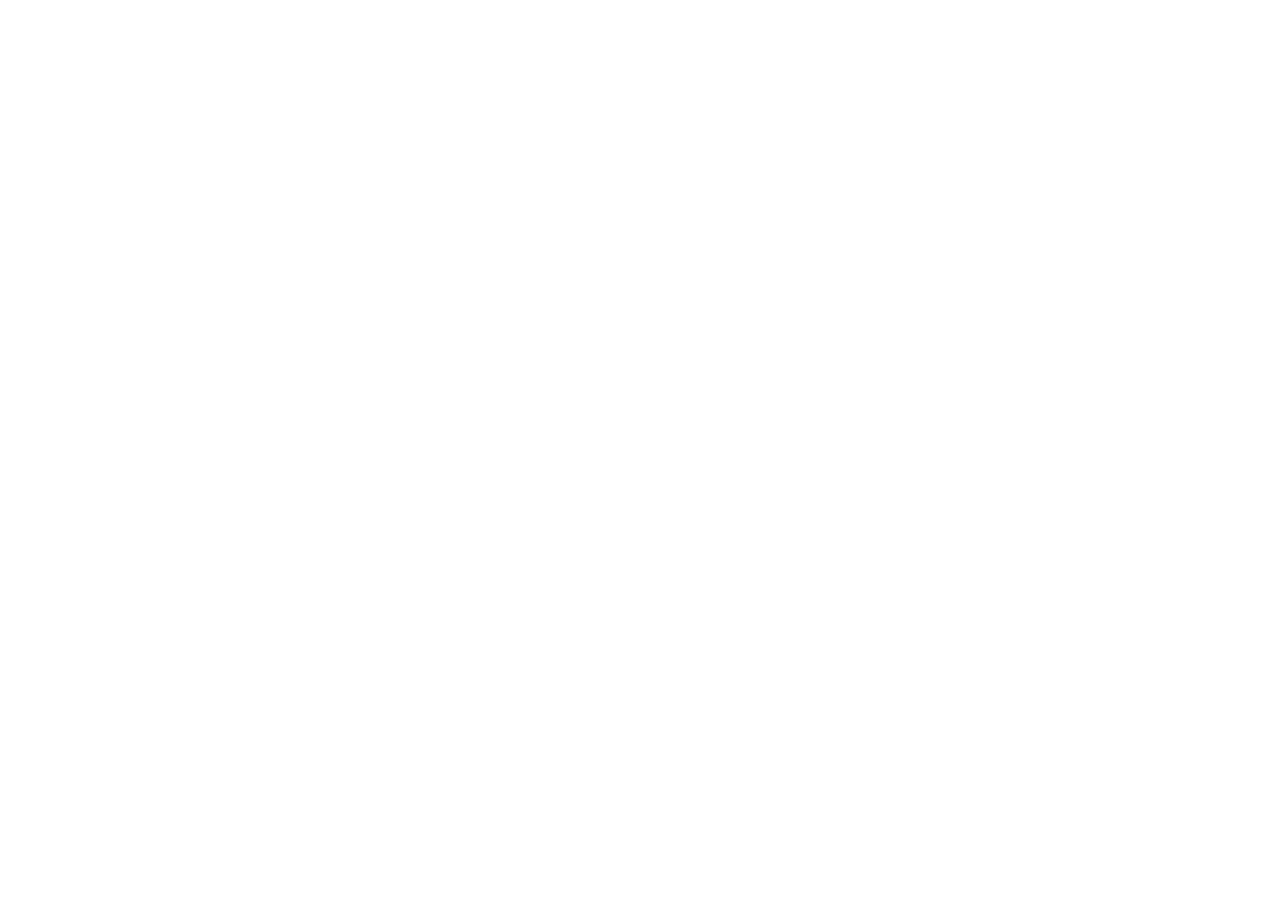
==== pages/home/index.html @ 63ab913e "Initial commit" ====
<!DOCTYPE html>
<html lang="pt-br">
  <head>
    <meta charset="UTF-8" />
    <meta http-equiv="X-UA-Compatible" content="IE=edge" />
    <meta name="viewport" content="width=device-width, initial-scale=1.0" />
    <link rel="stylesheet" href="/styles/globalStyles.css" />
    <link rel="stylesheet" href="style.css" />
    <title>TechPosters - Home</title>
  </head>
  <body>
    <header></header>
    <main></main>
  </body>
  <script src="/script/database/users.js"></script>
  <script src="/script/database/posts.js"></script>
  <script src="/script/database/sugestUsers.js"></script>
  <script src="index.js"></script>
</html>
---- styles/globalStyles.css ----
@import url('https://fonts.googleapis.com/css2?family=Inter:wght@400;500;600;700&display=swap');

* {
    margin: 0;
    padding: 0;
    box-sizing: border-box;
}

:root{
    --color-grey-1: #212529;
    --color-grey-2: #495057;
    --color-white-fixed: #ffffff;
    --radius-1: 0.25rem;
    --font-family-1: "Inter", sans-serif;
}

body{
    font-family: var(--font-family-1);
}

.container{
    max-width: 1200px;
    margin: 0 auto;
    padding: 0 1rem;
}

ul{
    list-style: none;
}
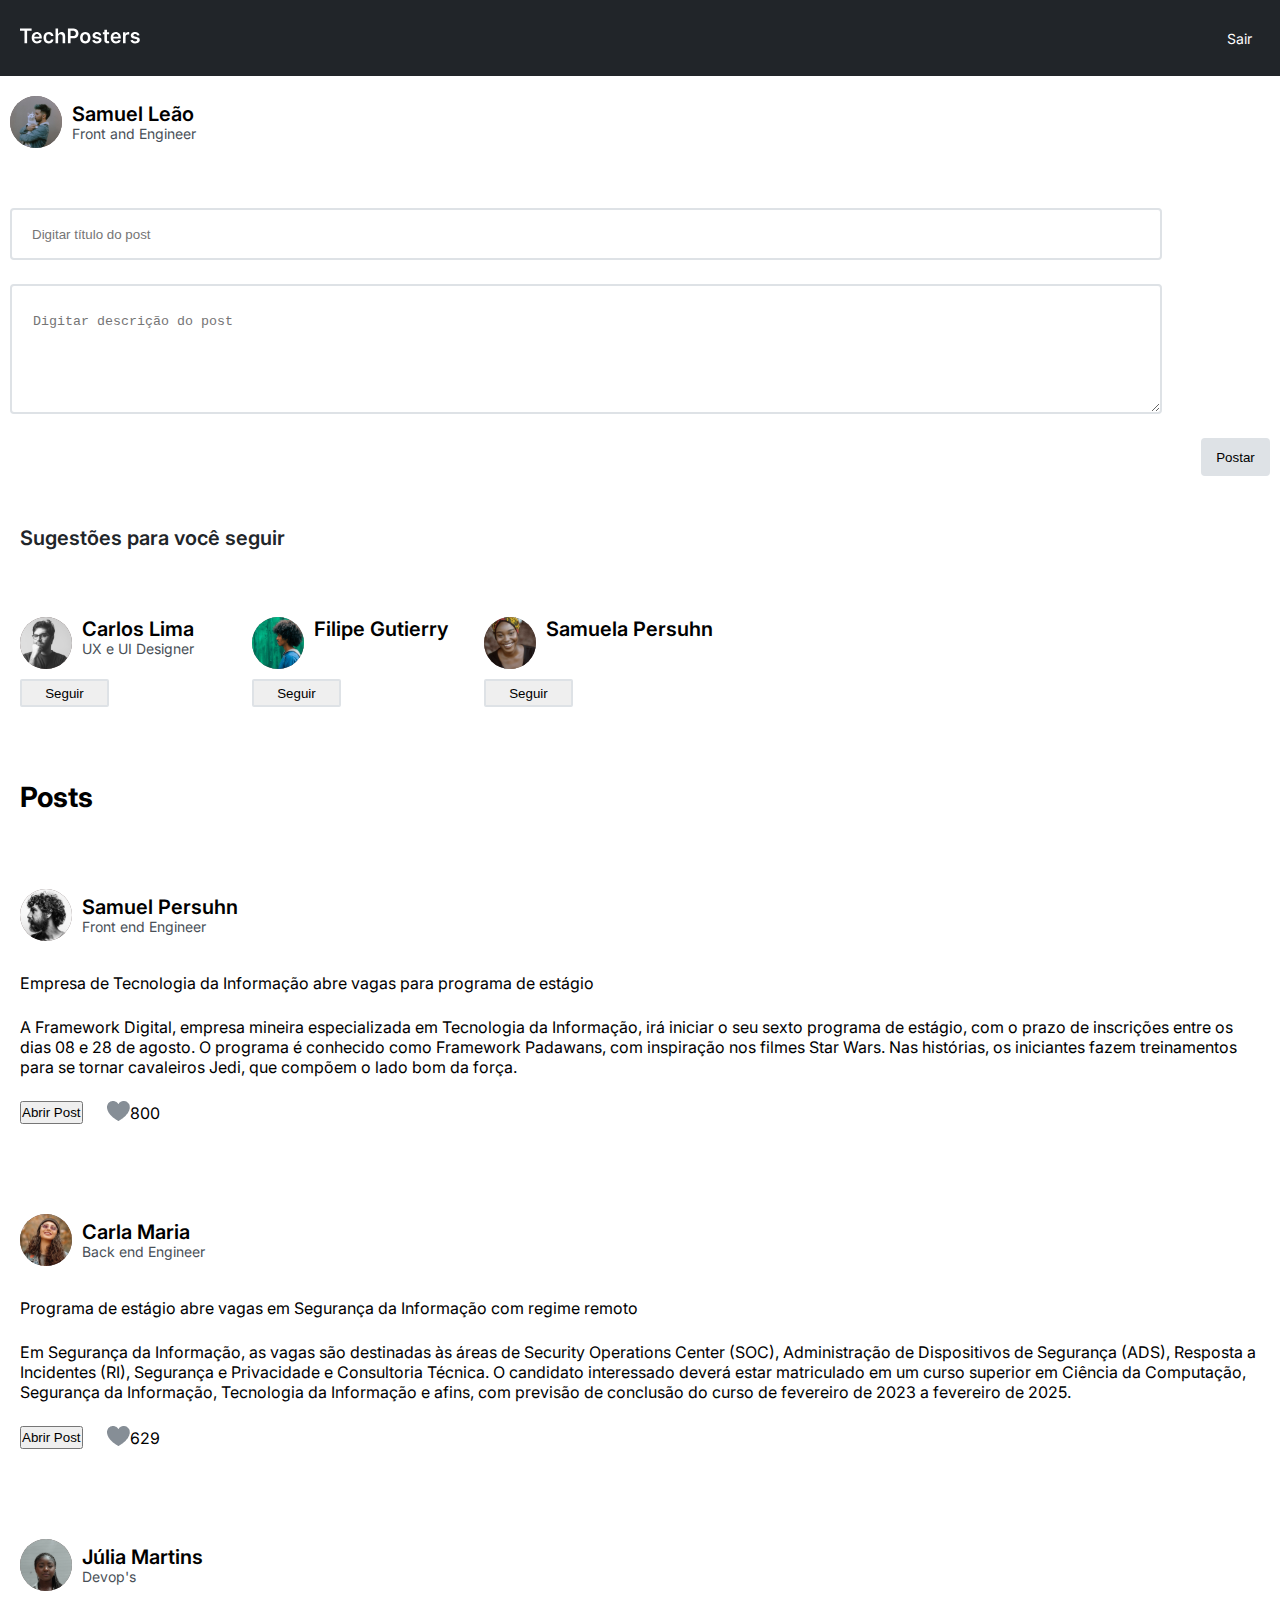
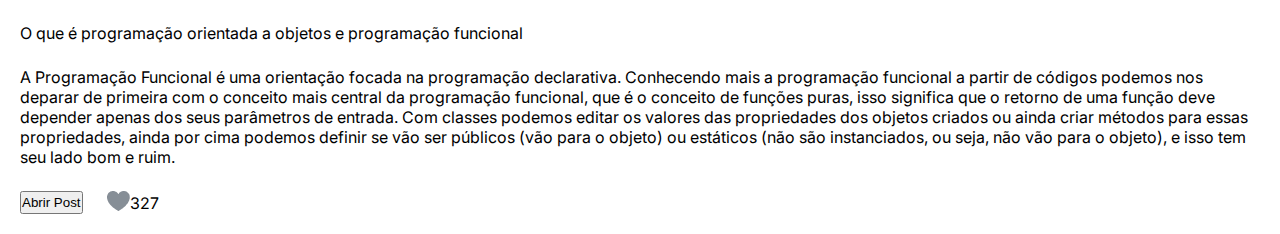
==== commit 76a5ecce: "mobile pronto" ====
--- a/pages/home/index.html
+++ b/pages/home/index.html
@@ -1,19 +1,79 @@
 <!DOCTYPE html>
 <html lang="pt-br">
-  <head>
-    <meta charset="UTF-8" />
-    <meta http-equiv="X-UA-Compatible" content="IE=edge" />
-    <meta name="viewport" content="width=device-width, initial-scale=1.0" />
-    <link rel="stylesheet" href="/styles/globalStyles.css" />
-    <link rel="stylesheet" href="style.css" />
-    <title>TechPosters - Home</title>
-  </head>
-  <body>
-    <header></header>
-    <main></main>
-  </body>
-  <script src="/script/database/users.js"></script>
-  <script src="/script/database/posts.js"></script>
-  <script src="/script/database/sugestUsers.js"></script>
-  <script src="index.js"></script>
-</html>
+
+<head>
+  <meta charset="UTF-8" />
+  <meta http-equiv="X-UA-Compatible" content="IE=edge" />
+  <meta name="viewport" content="width=device-width, initial-scale=1.0" />
+  <link rel="stylesheet" href="../../styles/globalStyles.css" />
+  <link rel="stylesheet" href="../../styles/navbar.css">
+  <link rel="stylesheet" href="../../styles/images.css">
+  <link rel="stylesheet" href="../../styles/positioning.css">
+  <link rel="stylesheet" href="../../styles/spacing.css">
+  <link rel="stylesheet" href="../../styles/buttons.css">
+  <link rel="stylesheet" href="../../styles/texts.css">
+  <link rel="stylesheet" href="./style.css" />
+  <title>TechPosters - Home</title>
+</head>
+
+<body>
+  <header class="botton1">
+    <nav class="navbar">
+      <div class="navbar-items">
+        <figure>
+          <img src="../../assets/img/logo.svg" alt="">
+        </figure>
+        <div class='navbar-links' action="">
+          <a class="navbar-link">Sair</a>
+        </div>
+      </div>
+    </nav>
+  </header>
+  <main id="main-container">
+    <section class="flex flex-col">
+      <div class="flex flex-row  align-center  gap2 paddingUser botton2">
+        <figure class="userImg">
+          <img src="../../assets/img/user1.svg" alt="">
+        </figure>
+        <div>
+          <p class="name-User">Samuel Leão</p>
+          <p class="info-User">Front and Engineer</p>
+        </div>
+      </div>
+      <div class=" form flex flex-col gap1 paddingUser botton2">
+        <input name='title' type="text" placeholder="Digitar título do post">
+        <textarea name="text" id="" cols="30" rows="10" placeholder="Digitar descrição do post"></textarea>
+        <span class="flex justify-end">
+          <button class="btnPostar">Postar</button>
+        </span>
+      </div>
+    </section>
+    <aside class="botton1">
+      <p class="sugests">Sugestões para você seguir</p>
+      <ul class="userIds flex flex-row overflow padding-left">
+       
+      </ul>
+    </aside>
+    <p class="title-Post">Posts</p>
+    <ul class="usersPosts flex flex-col overflow">
+      
+    </ul>
+    
+    <div class="modal-wrapper" id="open-modal">
+      <div class="modal">
+          <div class="modal-header">
+              <button class="modal-close" data-control-modal="open-modal">X</button>
+          </div>
+          <div class="modal-body">
+              
+          </div>
+      </div>
+    </div>
+    
+  </main>
+</body>
+<script src="../../script/database/users.js"></script>
+<script src="../../script/database/sugestUsers.js"></script>
+<script src="../../script/database/posts.js"></script>
+<script src="index.js"></script>
+</html>--- a/styles/globalStyles.css
+++ b/styles/globalStyles.css
@@ -6,24 +6,63 @@
     box-sizing: border-box;
 }
 
-:root{
+:root {
     --color-grey-1: #212529;
     --color-grey-2: #495057;
     --color-white-fixed: #ffffff;
     --radius-1: 0.25rem;
     --font-family-1: "Inter", sans-serif;
+
+    --padding-user: 0.625rem;
+
+    --gap-user: 0.625rem;
 }
 
-body{
-    font-family: var(--font-family-1);
-}
 
-.container{
+
+.container {
     max-width: 1200px;
     margin: 0 auto;
     padding: 0 1rem;
 }
 
-ul{
+ul {
     list-style: none;
+}
+
+input {
+    display: flex;
+    flex-direction: row;
+    align-items: flex-start;
+    padding: 16px 20px;
+
+    width: 90vw;
+    height: 52px;
+
+    /* Grey Scale/white-fixed */
+
+    background: #FFFFFF;
+    /* Grey Scale/grey4 */
+
+    border: 2px solid #DEE2E6;
+    border-radius: 4px;
+
+    /* Inside auto layout */
+
+    flex: none;
+    order: 0;
+    align-self: stretch;
+    flex-grow: 0;
+}
+
+textarea {
+    height: 130px;
+    width: 90vw;
+    left: 0px;
+    top: 0px;
+    border-radius: 4px;
+    padding: 28px 21px 29px 21px;
+    background: #FFFFFF;
+    border: 2px solid #DEE2E6;
+
 }--- a/styles/navbar.css
+++ b/styles/navbar.css
@@ -0,0 +1,50 @@
+.navbar{
+    background-color: var(--color-grey-1);
+    padding: 0;
+    position: fixed;
+    min-width: 100vw;
+    max-width: 100vw;
+    top: 0;
+    height: 4.75rem;
+    padding: 30px 20px;
+   
+}
+
+.navbar-items{
+    display: flex;
+    justify-content: space-between;
+    flex-direction: row;
+    background-color: #212529;
+    color: #FFFFFF;
+    height: 100%;
+    align-items: center;
+    
+}
+
+.navbar-links{
+    display: flex;
+    gap: 1rem;
+    align-items: center;
+    justify-content: center;
+}
+
+.navbar-link{
+    background-color: transparent;
+    color: var(--color-white-fixed);
+    height: 2rem;
+    padding: 0.5rem;
+    border-radius: var(--radius-1);
+    text-decoration: none;
+    font-size: 0.875rem;
+    font-weight: 400;
+    cursor: pointer;
+}
+
+.navbar-link:hover, .navbar-link.actived{
+    background-color: var(--color-grey-2);
+}
+.navbar a{
+    display: flex;
+    align-items: center;
+    justify-content: center;
+}--- a/styles/images.css
+++ b/styles/images.css
@@ -0,0 +1,8 @@
+.userImg{
+    width: 3.25rem;
+    height: 3.25rem;
+}
+.userImg img{
+    width: 100%;
+    height: 100%;
+}--- a/styles/positioning.css
+++ b/styles/positioning.css
@@ -0,0 +1,21 @@
+.flex{
+    display: flex;
+}
+.flex-col{
+    flex-direction: column;
+}
+.flex-row{
+    flex-direction: row;
+}
+.justify-center{
+    justify-content: center;
+}
+.align-center{
+    align-items: center;
+}
+.justify-end{
+    justify-content: flex-end;
+}
+.justify-start{
+    justify-content: flex-start;
+}--- a/styles/spacing.css
+++ b/styles/spacing.css
@@ -0,0 +1,33 @@
+.gap1{
+    gap: 1.5rem;
+}
+
+.botton1{
+    margin-bottom: 0.625rem;
+}
+.botton2{
+    margin-bottom: 2.5rem;
+}
+
+
+.overflow{
+    overflow: auto;
+}
+
+
+.paddingUser{
+   padding:  var(--padding-user);
+}
+
+.gap2{
+    gap: var(--gap-user);
+}
+
+
+.botton-li{
+    margin-bottom: 2rem;
+}
+
+.padding-left{
+    padding: 1.25rem;
+}--- a/styles/buttons.css
+++ b/styles/buttons.css
@@ -0,0 +1,79 @@
+.showFollow {
+    background-color: blue;
+    color: white;
+    height: 28px;
+    width: 89px;
+    left: 0px;
+    top: 72px;
+    border-radius: 2px;
+    padding: 0px 12px 0px 12px;
+
+}
+
+
+
+
+.button-modal-close {
+    width: 24px;
+    height: 24px;
+    border-radius: 100%;
+    background-color: transparent;
+    border: 1px solid var(--color-white-fixed);
+    color: var(--color-white-fixed);
+    margin: 9px;
+    cursor: pointer;
+}
+
+.btnPostar {
+    display: flex;
+    flex-direction: column;
+    justify-content: center;
+    align-items: center;
+    padding: 0px 12px;
+    gap: 10px;
+
+    width: 69px;
+    height: 38px;
+
+    /* Grey Scale/grey4 */
+
+    background: #DEE2E6;
+    /* Grey Scale/grey4 */
+
+    border: 2px solid #DEE2E6;
+    border-radius: 4px;
+
+    /* Inside auto layout */
+
+    flex: none;
+    order: 2;
+    flex-grow: 0;
+
+}
+
+.btnPostar:hover {
+    color: #DEE2E6;
+    background-color: var(--color-grey-1);
+}
+
+.span-button {
+    display: flex;
+    width: 80vw;
+}
+
+.button-seguindo {
+
+    border: 2px solid #DEE2E6;
+    border-radius: 4px;
+    height: 28px;
+    width: 89px;
+    left: 0px;
+    top: 72px;
+    border-radius: 2px;
+    padding: 0px 12px 0px 12px;
+}
+
+.button-like {
+    border: transparent;
+    background-color: transparent;
+}--- a/styles/texts.css
+++ b/styles/texts.css
@@ -0,0 +1,78 @@
+.sugests {
+    width: 290px;
+    height: 24px;
+
+    /* Fonts/Titles/title2 */
+
+    font-family: 'Inter';
+    font-style: normal;
+    font-weight: 600;
+    font-size: 20px;
+    line-height: 24px;
+    /* identical to box height, or 120% */
+
+
+    /* Grey Scale/grey1 */
+
+    color: #212529;
+
+
+    /* Inside auto layout */
+
+    flex: none;
+    order: 0;
+    flex-grow: 0;
+    margin-bottom: 2.938rem;
+    padding-left: 1.25rem;
+}
+
+
+.name-User {
+    width: 170px;
+    height: 24px;
+
+    font-family: 'Inter';
+    font-style: normal;
+    font-weight: 600;
+    font-size: 20px;
+    line-height: 24px;
+}
+
+
+.info-User {
+    width: 126px;
+    height: 16px;
+
+    /* Fonts/Texts/text2 */
+
+    font-family: 'Inter';
+    font-style: normal;
+    font-weight: 400;
+    font-size: 14px;
+    line-height: 16px;
+    /* identical to box height, or 114% */
+
+
+    /* Grey Scale/grey2 */
+
+    color: #495057;
+
+
+    /* Inside auto layout */
+
+    flex: none;
+    order: 1;
+    flex-grow: 0;
+}
+
+.title-Post {
+    width: 385px;
+    height: 40px;
+    font-family: 'Inter';
+    font-style: normal;
+    font-weight: 700;
+    font-size: 28px;
+    line-height: 40px;
+    padding-left: 1.25rem;
+    margin-bottom: 3.25rem;
+}--- a/pages/home/style.css
+++ b/pages/home/style.css
@@ -0,0 +1,86 @@
+body {
+    font-family: var(--font-family-1);
+}
+
+header {
+    height: 76px;
+}
+
+.modal-wrapper {
+    position: fixed;
+    top: 0;
+    left: 0;
+    width: 100vw;
+    height: 100vh;
+    background-color: rgba(0, 0, 0, 0.5);
+    display: none;
+    align-items: center;
+    justify-content: center;
+}
+
+.modal-wrapper {
+    position: fixed;
+    top: 0;
+    left: 0;
+    width: 100vw;
+    height: 100vh;
+    background-color: rgba(0, 0, 0, 0.5);
+    display: none;
+    align-items: center;
+    justify-content: center;
+}
+
+.modal {
+    background-color: #ffffff;
+    width: 500px;
+    border-radius: 4px;
+}
+
+.modal-header {
+    display: flex;
+    justify-content: flex-end;
+    align-items: center;
+}
+
+.modal-close {
+    width: 40px;
+    height: 40px;
+    background-color: transparent;
+    border-color: transparent;
+    color: #ADB5BD;
+    font-size: 20px;
+    cursor: pointer;
+}
+
+.modal-body {
+    padding: 16px 8px;
+}
+
+.show-modal {
+    display: flex;
+}
+
+.show-modal .modal {
+    animation: animateModal 1s;
+}
+
+@keyframes animateModal {
+    0% {
+        transform: translateY(-50%);
+        opacity: 0;
+    }
+
+    100% {
+        transform: translateY(0);
+        opacity: 1;
+    }
+}
+
+.usersPosts{
+    gap: 3.125rem;
+}
+
+
+@media(min-width: 500px){
+    
+}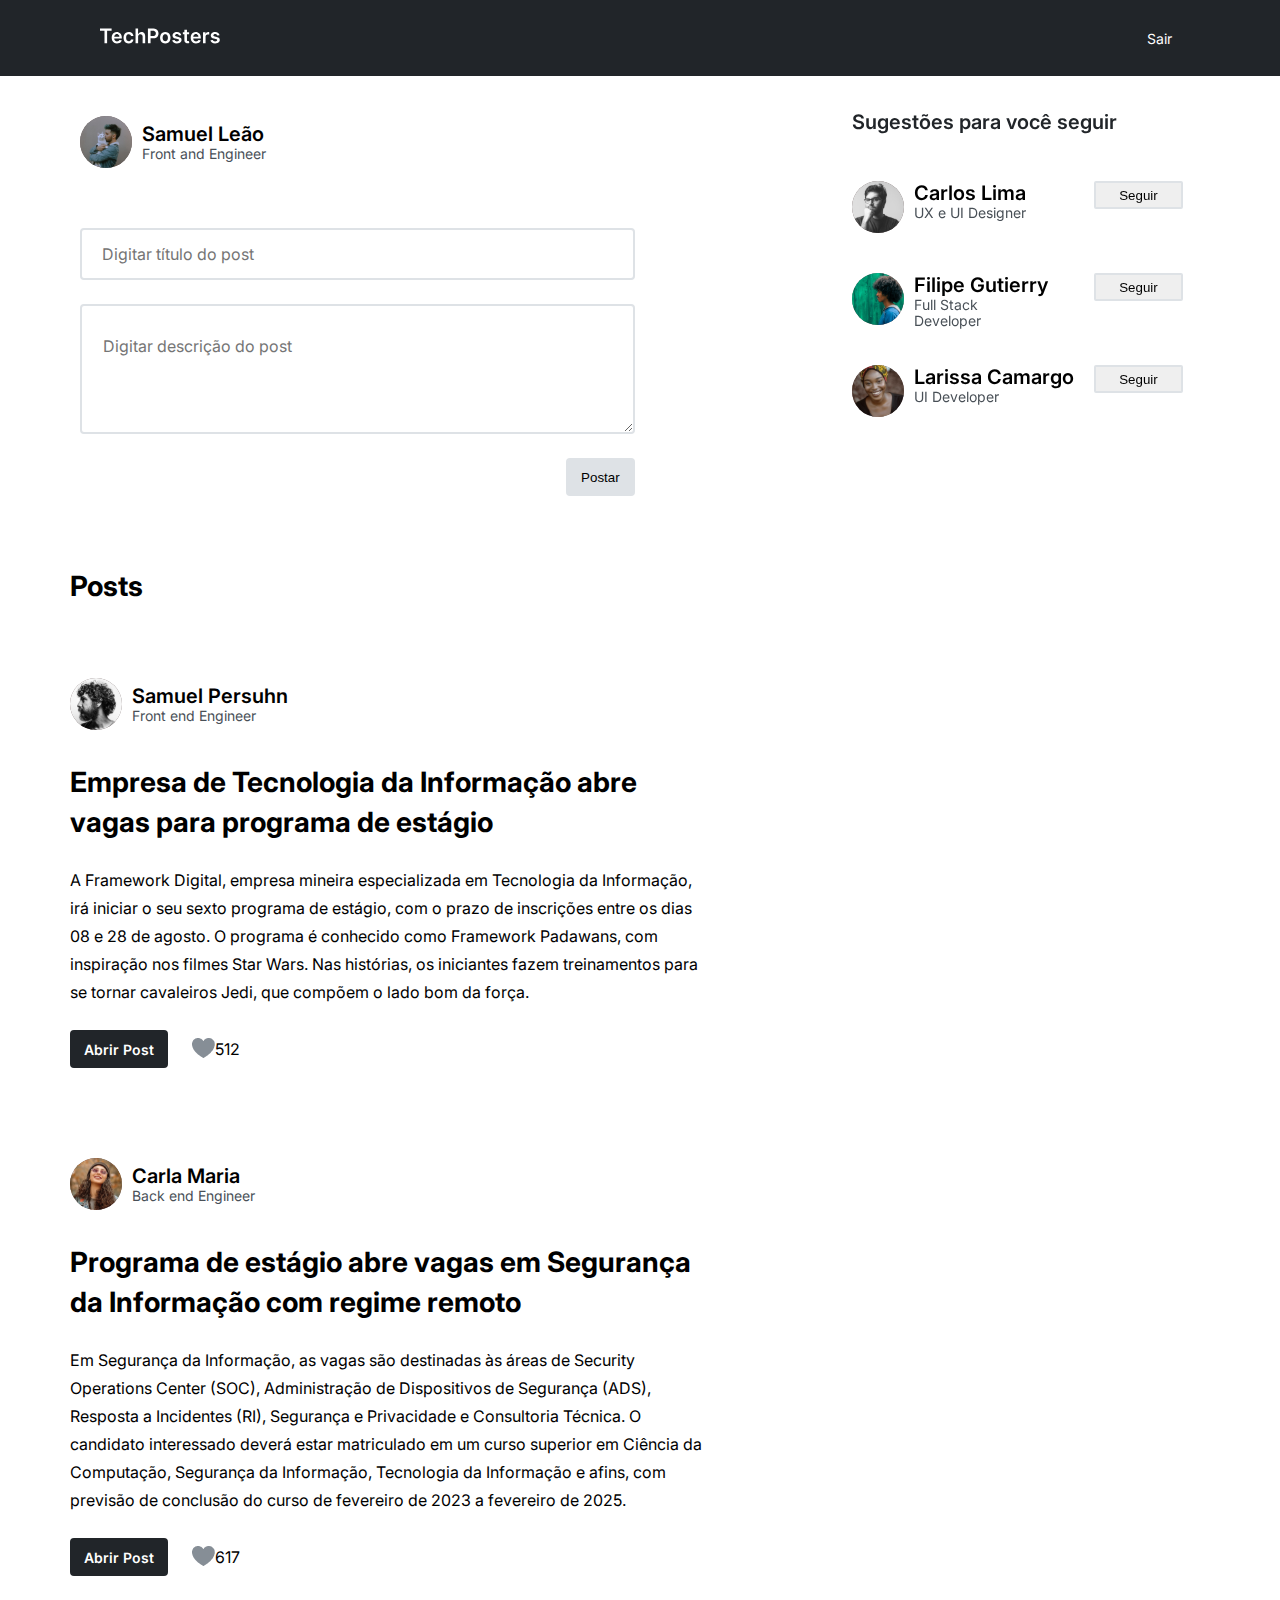
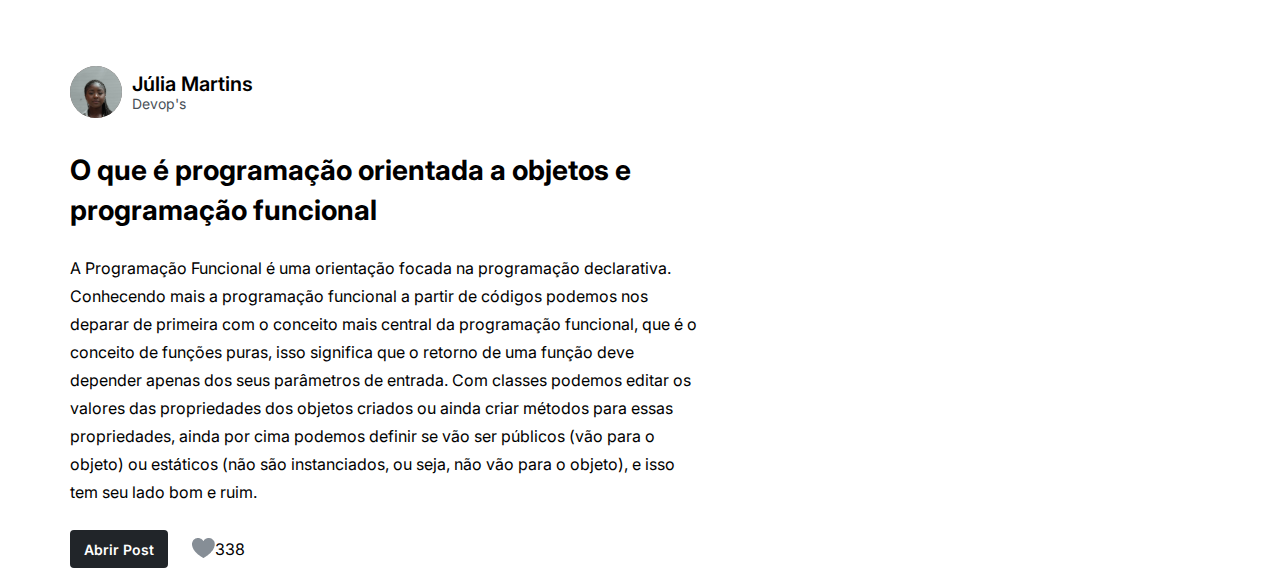
==== commit b5b10286: "final" ====
--- a/pages/home/index.html
+++ b/pages/home/index.html
@@ -30,7 +30,7 @@
     </nav>
   </header>
   <main id="main-container">
-    <section class="flex flex-col">
+    <section class="flex flex-col padding-left desktop-posting-section">
       <div class="flex flex-row  align-center  gap2 paddingUser botton2">
         <figure class="userImg">
           <img src="../../assets/img/user1.svg" alt="">
@@ -43,37 +43,41 @@
       <div class=" form flex flex-col gap1 paddingUser botton2">
         <input name='title' type="text" placeholder="Digitar título do post">
         <textarea name="text" id="" cols="30" rows="10" placeholder="Digitar descrição do post"></textarea>
-        <span class="flex justify-end">
+        <span class="desktop-button-post flex justify-end">
           <button class="btnPostar">Postar</button>
         </span>
       </div>
     </section>
-    <aside class="botton1">
+    <aside class="desktop-aside botton1">
       <p class="sugests">Sugestões para você seguir</p>
-      <ul class="userIds flex flex-row overflow padding-left">
-       
+      <ul class="ul-sugests userIds">
+
       </ul>
     </aside>
-    <p class="title-Post">Posts</p>
-    <ul class="usersPosts flex flex-col overflow">
-      
-    </ul>
-    
+    <section class="desktop-posts">
+
+      <p class="title-Post">Posts</p>
+      <ul class="usersPosts flex flex-col overflow">
+        
+      </ul>
+    </section>
+
     <div class="modal-wrapper" id="open-modal">
       <div class="modal">
-          <div class="modal-header">
-              <button class="modal-close" data-control-modal="open-modal">X</button>
-          </div>
-          <div class="modal-body">
-              
-          </div>
+        <div class="modal-header">
+          <button class="modal-close" data-control-modal="open-modal">X</button>
+        </div>
+        <div class="modal-body overflow">
+
+        </div>
       </div>
     </div>
-    
+
   </main>
 </body>
 <script src="../../script/database/users.js"></script>
 <script src="../../script/database/sugestUsers.js"></script>
 <script src="../../script/database/posts.js"></script>
 <script src="index.js"></script>
+
 </html>--- a/styles/globalStyles.css
+++ b/styles/globalStyles.css
@@ -36,33 +36,34 @@
     align-items: flex-start;
     padding: 16px 20px;
 
-    width: 90vw;
+    width: 90%;
     height: 52px;
 
-    /* Grey Scale/white-fixed */
-
     background: #FFFFFF;
-    /* Grey Scale/grey4 */
 
     border: 2px solid #DEE2E6;
     border-radius: 4px;
+    font-family: 'Inter';
+    font-style: normal;
+    font-weight: 400;
+    font-size: 16px;
+    line-height: 19px;
 
-    /* Inside auto layout */
-
-    flex: none;
-    order: 0;
-    align-self: stretch;
-    flex-grow: 0;
 }
 
 textarea {
     height: 130px;
-    width: 90vw;
+    width: 90%;
     left: 0px;
     top: 0px;
     border-radius: 4px;
     padding: 28px 21px 29px 21px;
     background: #FFFFFF;
     border: 2px solid #DEE2E6;
+    font-family: 'Inter';
+    font-style: normal;
+    font-weight: 400;
+    font-size: 16px;
+    line-height: 150%;
 
 }--- a/styles/navbar.css
+++ b/styles/navbar.css
@@ -1,6 +1,5 @@
 .navbar{
     background-color: var(--color-grey-1);
-    padding: 0;
     position: fixed;
     min-width: 100vw;
     max-width: 100vw;
--- a/styles/buttons.css
+++ b/styles/buttons.css
@@ -11,17 +11,25 @@
 }
 
 
+.btn-abrirPost {
+    display: flex;
+    flex-direction: row;
+    justify-content: center;
+    align-items: center;
+    padding: 0px 12px;
+    gap: 10px;
+    width: 96x;
+    height: 38px;
+    background: #212529;
+    border: 2px solid #212529;
+    border-radius: 4px;
+    font-family: 'Inter';
+    font-style: normal;
+    font-weight: 600;
+    font-size: 14px;
+    line-height: 17px;
+    color: #FFFFFF;
 
-
-.button-modal-close {
-    width: 24px;
-    height: 24px;
-    border-radius: 100%;
-    background-color: transparent;
-    border: 1px solid var(--color-white-fixed);
-    color: var(--color-white-fixed);
-    margin: 9px;
-    cursor: pointer;
 }
 
 .btnPostar {
@@ -31,24 +39,11 @@
     align-items: center;
     padding: 0px 12px;
     gap: 10px;
-
     width: 69px;
     height: 38px;
-
-    /* Grey Scale/grey4 */
-
     background: #DEE2E6;
-    /* Grey Scale/grey4 */
-
     border: 2px solid #DEE2E6;
     border-radius: 4px;
-
-    /* Inside auto layout */
-
-    flex: none;
-    order: 2;
-    flex-grow: 0;
-
 }
 
 .btnPostar:hover {
@@ -76,4 +71,8 @@
 .button-like {
     border: transparent;
     background-color: transparent;
+}
+
+.desktop-button-post{
+    width: 90%;
 }--- a/styles/texts.css
+++ b/styles/texts.css
@@ -75,4 +75,20 @@
     line-height: 40px;
     padding-left: 1.25rem;
     margin-bottom: 3.25rem;
+}
+
+.titleStyle {
+    font-family: 'Inter';
+    font-style: normal;
+    font-weight: 700;
+    font-size: 28px;
+    line-height: 40px;
+}
+
+.textStyle {
+    font-family: 'Inter';
+    font-style: normal;
+    font-weight: 400;
+    font-size: 16px;
+    line-height: 28px;
 }--- a/pages/home/style.css
+++ b/pages/home/style.css
@@ -18,33 +18,29 @@
     justify-content: center;
 }
 
-.modal-wrapper {
-    position: fixed;
-    top: 0;
-    left: 0;
-    width: 100vw;
-    height: 100vh;
-    background-color: rgba(0, 0, 0, 0.5);
-    display: none;
-    align-items: center;
-    justify-content: center;
-}
-
 .modal {
     background-color: #ffffff;
     width: 500px;
     border-radius: 4px;
+    position: relative;
 }
 
 .modal-header {
     display: flex;
     justify-content: flex-end;
     align-items: center;
+    background-color: transparent;
+    
+    
 }
+/* .modal-header button{
+    position: fixed;
+    top: 40px;
+} */
 
 .modal-close {
     width: 40px;
-    height: 40px;
+    height: 0px;
     background-color: transparent;
     border-color: transparent;
     color: #ADB5BD;
@@ -54,6 +50,7 @@
 
 .modal-body {
     padding: 16px 8px;
+    max-height: 90vh;
 }
 
 .show-modal {
@@ -79,8 +76,46 @@
 .usersPosts{
     gap: 3.125rem;
 }
-
+.sugests-style{
+    display: flex;
+    flex-direction: column;
+    justify-content: flex-start;
+    gap: var(--gap-user) ;
+    margin-bottom: 2.5rem;
+}
+.ul-sugests{
+    display: flex;
+    flex-direction: row;
+    padding-left: 1.25rem;
+    overflow: auto;
+}
 
 @media(min-width: 500px){
-    
-}+    main{
+        display: flex;
+        justify-content: flex-start;
+        flex-direction: column;
+        padding-left: 50px;
+    }
+    .desktop-posting-section{
+        width: 55%;
+    }
+    .desktop-aside{
+        width: 35%;
+        position: fixed;
+        left: 65%;
+        top: 110px;    }
+    .desktop-posts{
+        width: 55%;
+    }
+    .ul-sugests{
+        flex-direction: column;
+    }
+    .sugests-style{
+        flex-direction: row;
+    }
+    .navbar{
+        padding: 30px 100px 30px 100px;
+    }
+}
+
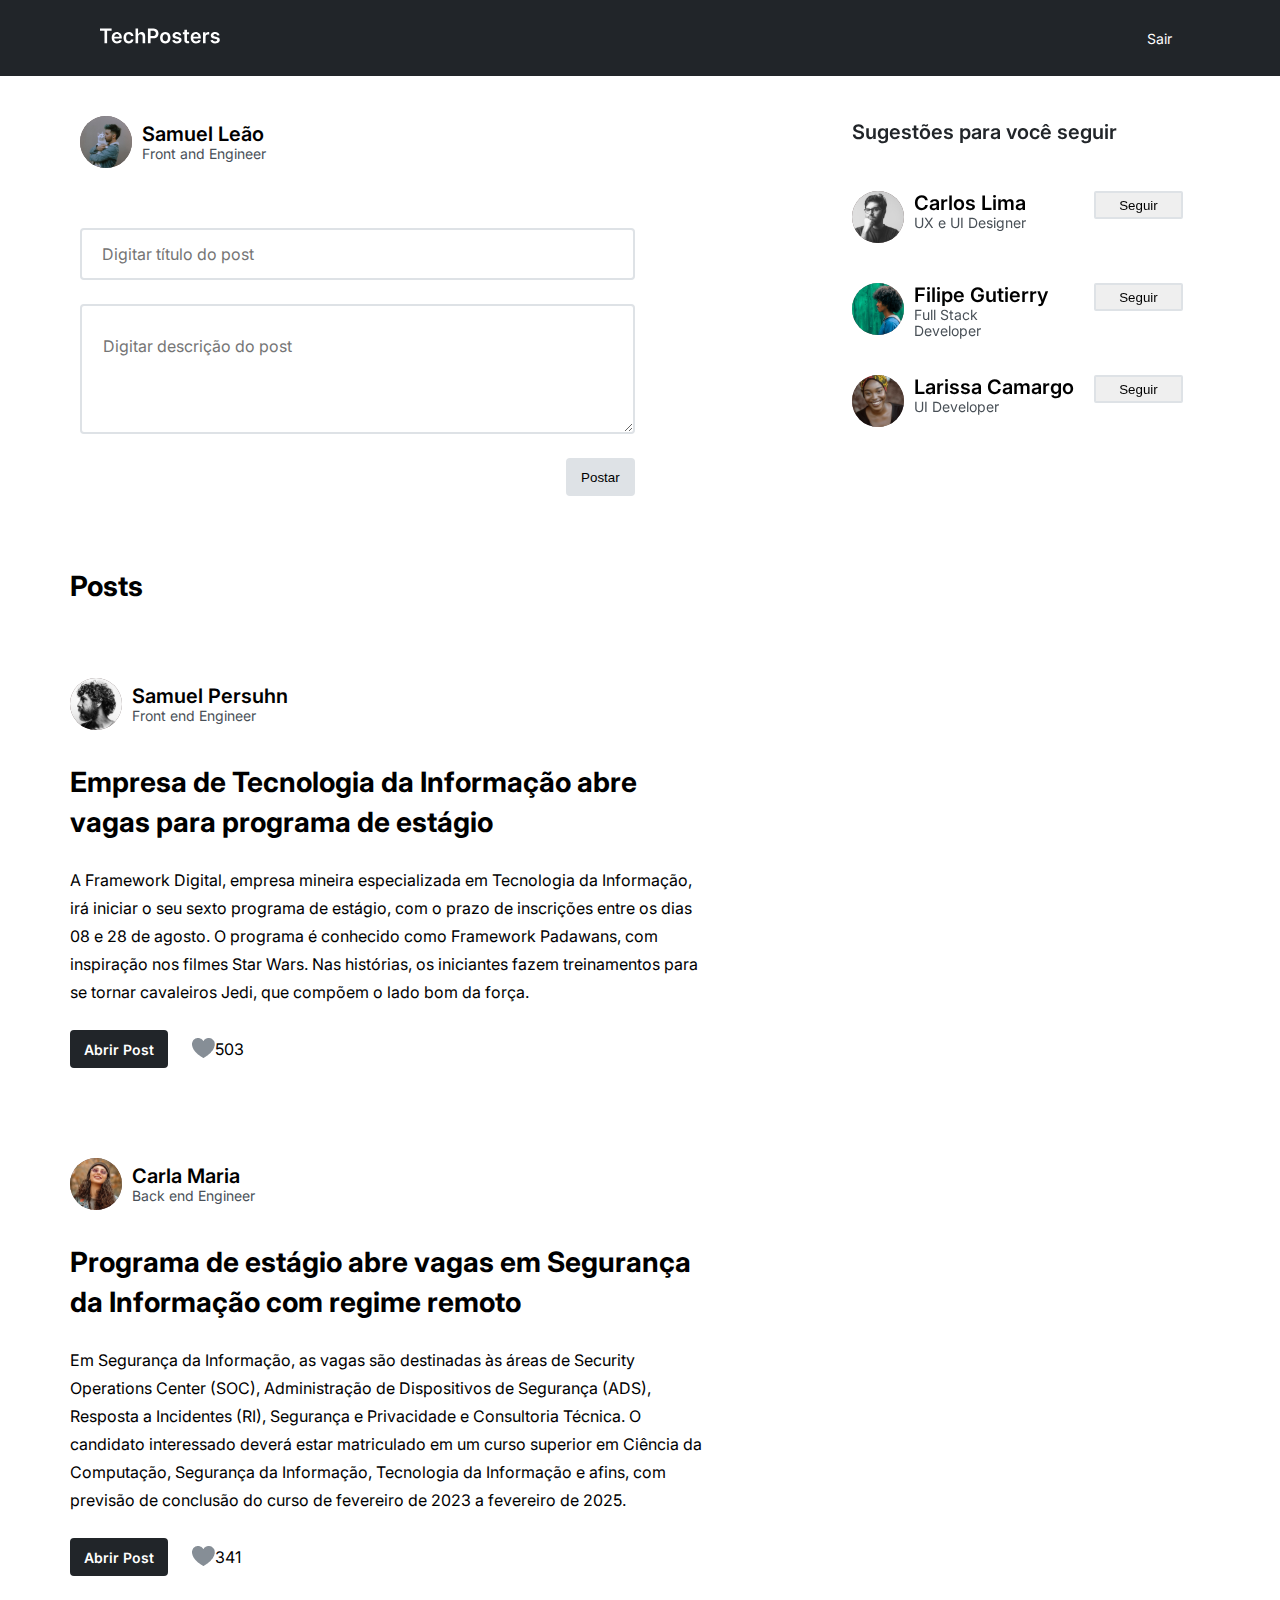
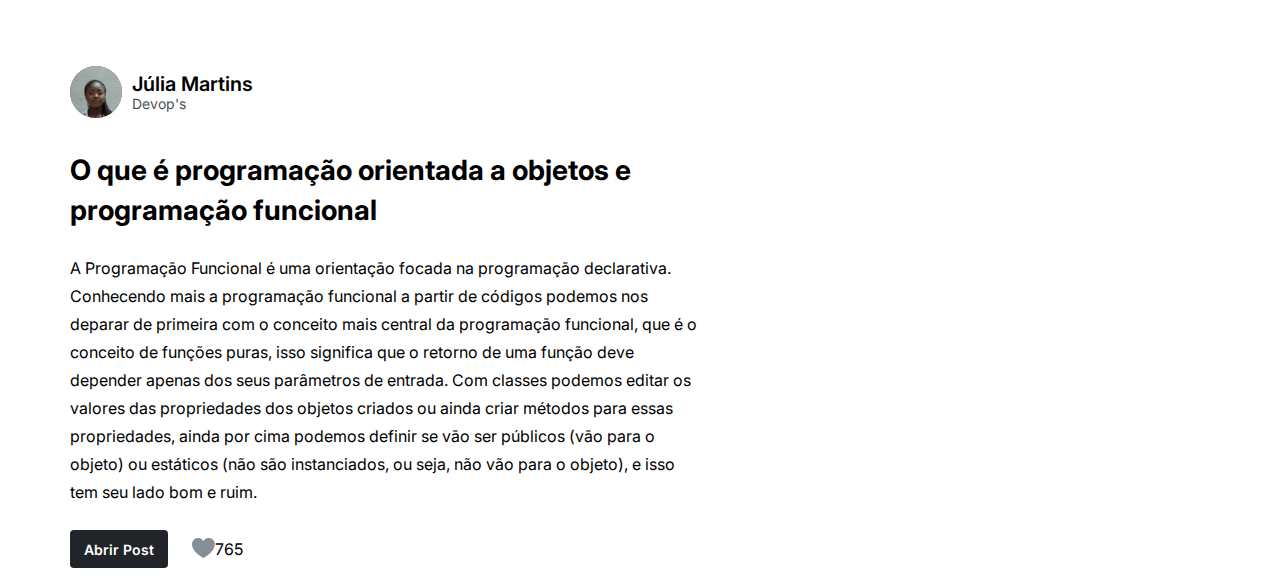
==== commit c5732f89: "identação" ====
--- a/pages/home/index.html
+++ b/pages/home/index.html
@@ -58,7 +58,7 @@
 
       <p class="title-Post">Posts</p>
       <ul class="usersPosts flex flex-col overflow">
-        
+
       </ul>
     </section>
 
--- a/styles/navbar.css
+++ b/styles/navbar.css
@@ -1,4 +1,4 @@
-.navbar{
+.navbar {
     background-color: var(--color-grey-1);
     position: fixed;
     min-width: 100vw;
@@ -6,10 +6,10 @@
     top: 0;
     height: 4.75rem;
     padding: 30px 20px;
-   
+
 }
 
-.navbar-items{
+.navbar-items {
     display: flex;
     justify-content: space-between;
     flex-direction: row;
@@ -17,17 +17,17 @@
     color: #FFFFFF;
     height: 100%;
     align-items: center;
-    
+
 }
 
-.navbar-links{
+.navbar-links {
     display: flex;
     gap: 1rem;
     align-items: center;
     justify-content: center;
 }
 
-.navbar-link{
+.navbar-link {
     background-color: transparent;
     color: var(--color-white-fixed);
     height: 2rem;
@@ -39,10 +39,12 @@
     cursor: pointer;
 }
 
-.navbar-link:hover, .navbar-link.actived{
+.navbar-link:hover,
+.navbar-link.actived {
     background-color: var(--color-grey-2);
 }
-.navbar a{
+
+.navbar a {
     display: flex;
     align-items: center;
     justify-content: center;
--- a/styles/images.css
+++ b/styles/images.css
@@ -1,8 +1,9 @@
-.userImg{
+.userImg {
     width: 3.25rem;
     height: 3.25rem;
 }
-.userImg img{
+
+.userImg img {
     width: 100%;
     height: 100%;
 }--- a/styles/spacing.css
+++ b/styles/spacing.css
@@ -1,33 +1,34 @@
-.gap1{
+.gap1 {
     gap: 1.5rem;
 }
 
-.botton1{
+.botton1 {
     margin-bottom: 0.625rem;
 }
-.botton2{
+
+.botton2 {
     margin-bottom: 2.5rem;
 }
 
 
-.overflow{
+.overflow {
     overflow: auto;
 }
 
 
-.paddingUser{
-   padding:  var(--padding-user);
+.paddingUser {
+    padding: var(--padding-user);
 }
 
-.gap2{
+.gap2 {
     gap: var(--gap-user);
 }
 
 
-.botton-li{
+.botton-li {
     margin-bottom: 2rem;
 }
 
-.padding-left{
+.padding-left {
     padding: 1.25rem;
 }--- a/styles/buttons.css
+++ b/styles/buttons.css
@@ -73,6 +73,6 @@
     background-color: transparent;
 }
 
-.desktop-button-post{
+.desktop-button-post {
     width: 90%;
 }--- a/styles/texts.css
+++ b/styles/texts.css
@@ -1,24 +1,12 @@
 .sugests {
     width: 290px;
     height: 24px;
-
-    /* Fonts/Titles/title2 */
-
     font-family: 'Inter';
     font-style: normal;
     font-weight: 600;
     font-size: 20px;
     line-height: 24px;
-    /* identical to box height, or 120% */
-
-
-    /* Grey Scale/grey1 */
-
     color: #212529;
-
-
-    /* Inside auto layout */
-
     flex: none;
     order: 0;
     flex-grow: 0;
@@ -30,7 +18,6 @@
 .name-User {
     width: 170px;
     height: 24px;
-
     font-family: 'Inter';
     font-style: normal;
     font-weight: 600;
@@ -42,27 +29,12 @@
 .info-User {
     width: 126px;
     height: 16px;
-
-    /* Fonts/Texts/text2 */
-
     font-family: 'Inter';
     font-style: normal;
     font-weight: 400;
     font-size: 14px;
     line-height: 16px;
-    /* identical to box height, or 114% */
-
-
-    /* Grey Scale/grey2 */
-
     color: #495057;
-
-
-    /* Inside auto layout */
-
-    flex: none;
-    order: 1;
-    flex-grow: 0;
 }
 
 .title-Post {
--- a/pages/home/style.css
+++ b/pages/home/style.css
@@ -30,9 +30,10 @@
     justify-content: flex-end;
     align-items: center;
     background-color: transparent;
-    
-    
+
+
 }
+
 /* .modal-header button{
     position: fixed;
     top: 40px;
@@ -73,49 +74,62 @@
     }
 }
 
-.usersPosts{
+.usersPosts {
     gap: 3.125rem;
 }
-.sugests-style{
+
+.sugests-style {
     display: flex;
     flex-direction: column;
     justify-content: flex-start;
-    gap: var(--gap-user) ;
+    gap: var(--gap-user);
     margin-bottom: 2.5rem;
 }
-.ul-sugests{
+
+.ul-sugests {
     display: flex;
     flex-direction: row;
     padding-left: 1.25rem;
     overflow: auto;
 }
 
-@media(min-width: 500px){
-    main{
+@media(min-width: 500px) {
+    main {
         display: flex;
         justify-content: flex-start;
         flex-direction: column;
         padding-left: 50px;
     }
-    .desktop-posting-section{
+
+    .desktop-posting-section {
         width: 55%;
     }
-    .desktop-aside{
+
+    .desktop-aside {
         width: 35%;
         position: fixed;
         left: 65%;
-        top: 110px;    }
-    .desktop-posts{
+        top: 120px;
+    }
+
+    .desktop-posts {
         width: 55%;
     }
-    .ul-sugests{
+
+    .ul-sugests {
         flex-direction: column;
     }
-    .sugests-style{
+
+    .sugests-style {
         flex-direction: row;
     }
-    .navbar{
+
+    .navbar {
         padding: 30px 100px 30px 100px;
     }
-}
 
+    .modal {
+        width: 760px;
+
+    }
+}